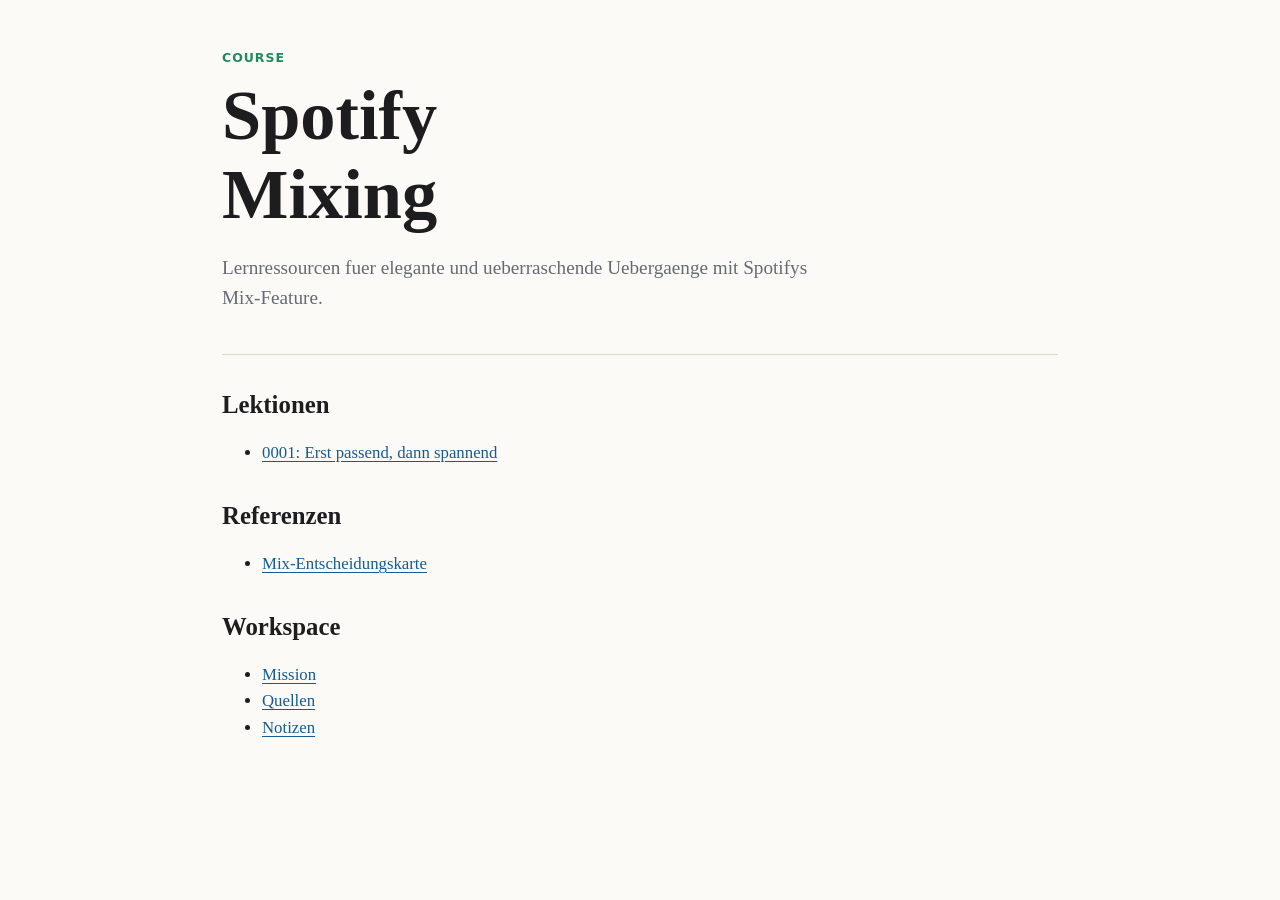
==== spotify-mixing/index.html @ 7a57bee7 "Lege Lernressourcen an" ====
<!doctype html>
<html lang="de">
  <head>
    <meta charset="utf-8">
    <meta name="viewport" content="width=device-width, initial-scale=1">
    <title>Spotify Mixing</title>
    <link rel="stylesheet" href="assets/course.css">
  </head>
  <body>
    <main>
      <header>
        <div class="eyebrow">Course</div>
        <h1>Spotify Mixing</h1>
        <p class="lede">
          Lernressourcen fuer elegante und ueberraschende Uebergaenge mit
          Spotifys Mix-Feature.
        </p>
      </header>

      <section>
        <h2>Lektionen</h2>
        <ul>
          <li><a href="lessons/0001-spotify-mix-grundmodell.html">0001: Erst passend, dann spannend</a></li>
        </ul>
      </section>

      <section>
        <h2>Referenzen</h2>
        <ul>
          <li><a href="reference/0001-spotify-mix-entscheidungskarte.html">Mix-Entscheidungskarte</a></li>
        </ul>
      </section>

      <section>
        <h2>Workspace</h2>
        <ul>
          <li><a href="MISSION.md">Mission</a></li>
          <li><a href="RESOURCES.md">Quellen</a></li>
          <li><a href="NOTES.md">Notizen</a></li>
        </ul>
      </section>
    </main>
  </body>
</html>
---- spotify-mixing/assets/course.css ----
:root {
  color-scheme: light;
  --ink: #1d1d1f;
  --muted: #666a73;
  --paper: #fbfaf7;
  --line: #ded8cc;
  --accent: #1f8a5b;
  --accent-2: #2f7bbd;
  --warn: #9a5b10;
  --soft: #f0ebe2;
  --code: #292826;
}

* {
  box-sizing: border-box;
}

body {
  margin: 0;
  background: var(--paper);
  color: var(--ink);
  font-family: ui-serif, Georgia, "Times New Roman", serif;
  line-height: 1.58;
}

main {
  max-width: 880px;
  margin: 0 auto;
  padding: 48px 22px 72px;
}

header {
  border-bottom: 1px solid var(--line);
  margin-bottom: 28px;
  padding-bottom: 22px;
}

.eyebrow {
  color: var(--accent);
  font-family: ui-sans-serif, system-ui, sans-serif;
  font-size: 0.78rem;
  font-weight: 700;
  letter-spacing: 0.08em;
  text-transform: uppercase;
}

h1,
h2,
h3 {
  line-height: 1.12;
}

h1 {
  font-size: clamp(2.15rem, 6vw, 4.4rem);
  margin: 8px 0 14px;
  max-width: 11ch;
}

h2 {
  font-size: 1.55rem;
  margin-top: 36px;
}

h3 {
  font-family: ui-sans-serif, system-ui, sans-serif;
  font-size: 1rem;
  margin-bottom: 6px;
}

p,
li {
  font-size: 1.05rem;
}

a {
  color: #155c96;
  text-decoration-thickness: 0.08em;
  text-underline-offset: 0.16em;
}

.lede {
  color: var(--muted);
  font-size: 1.2rem;
  max-width: 62ch;
}

.grid {
  display: grid;
  gap: 18px;
  grid-template-columns: repeat(auto-fit, minmax(240px, 1fr));
}

.panel,
.callout,
.exercise {
  border: 1px solid var(--line);
  border-radius: 6px;
  background: rgba(255, 255, 255, 0.58);
  padding: 18px;
}

.callout {
  border-left: 4px solid var(--accent);
}

.exercise {
  border-left: 4px solid var(--accent-2);
}

.screenshot {
  display: block;
  width: min(100%, 360px);
  margin: 18px auto;
  border-radius: 14px;
  box-shadow: 0 16px 40px rgba(0, 0, 0, 0.22);
}

.term {
  font-family: ui-sans-serif, system-ui, sans-serif;
  font-weight: 700;
}

.pill {
  display: inline-block;
  border: 1px solid var(--line);
  border-radius: 999px;
  padding: 2px 10px;
  background: var(--soft);
  font-family: ui-sans-serif, system-ui, sans-serif;
  font-size: 0.9rem;
  white-space: nowrap;
}

.meter {
  display: grid;
  gap: 10px;
  margin: 18px 0;
}

.choice-row {
  display: grid;
  gap: 10px;
  grid-template-columns: repeat(auto-fit, minmax(150px, 1fr));
}

button {
  min-height: 44px;
  border: 1px solid var(--line);
  border-radius: 6px;
  background: #fff;
  color: var(--ink);
  cursor: pointer;
  font: 700 0.94rem ui-sans-serif, system-ui, sans-serif;
}

button:hover,
button:focus {
  border-color: var(--accent-2);
  outline: 2px solid rgba(47, 123, 189, 0.18);
}

output,
.feedback {
  display: block;
  min-height: 44px;
  margin-top: 12px;
  color: var(--code);
  font-family: ui-sans-serif, system-ui, sans-serif;
}

.small {
  color: var(--muted);
  font-family: ui-sans-serif, system-ui, sans-serif;
  font-size: 0.9rem;
}

table {
  width: 100%;
  border-collapse: collapse;
  margin: 14px 0;
}

th,
td {
  border-bottom: 1px solid var(--line);
  padding: 10px 8px;
  text-align: left;
  vertical-align: top;
}

th {
  font-family: ui-sans-serif, system-ui, sans-serif;
  font-size: 0.88rem;
}

@media print {
  body {
    background: white;
  }

  main {
    max-width: none;
    padding: 24px;
  }

  button,
  .exercise {
    display: none;
  }
}
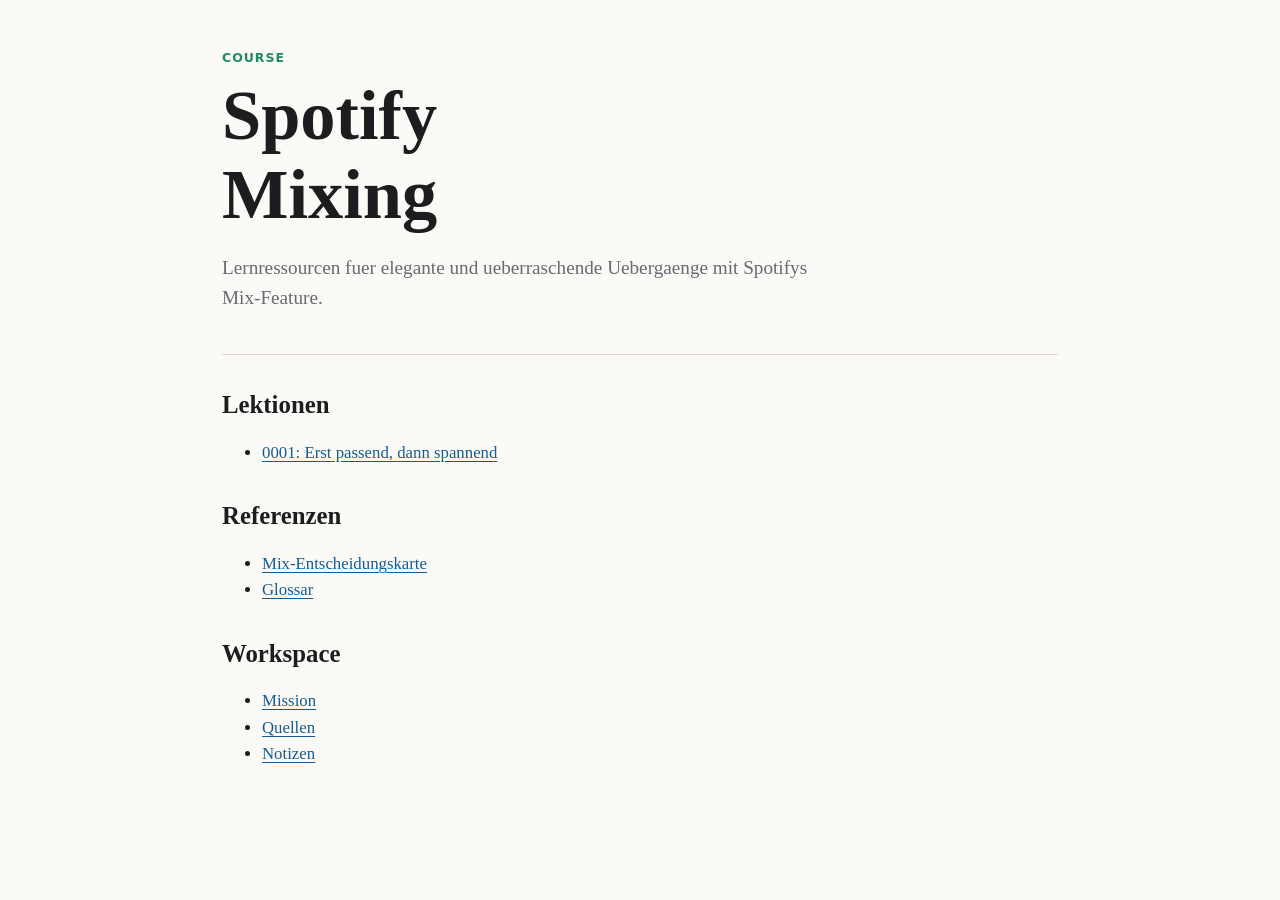
==== commit a50821da: "Ergaenze Camelot-Glossar" ====
--- a/spotify-mixing/index.html
+++ b/spotify-mixing/index.html
@@ -28,6 +28,7 @@
         <h2>Referenzen</h2>
         <ul>
           <li><a href="reference/0001-spotify-mix-entscheidungskarte.html">Mix-Entscheidungskarte</a></li>
+          <li><a href="reference/0002-glossar.html">Glossar</a></li>
         </ul>
       </section>
 
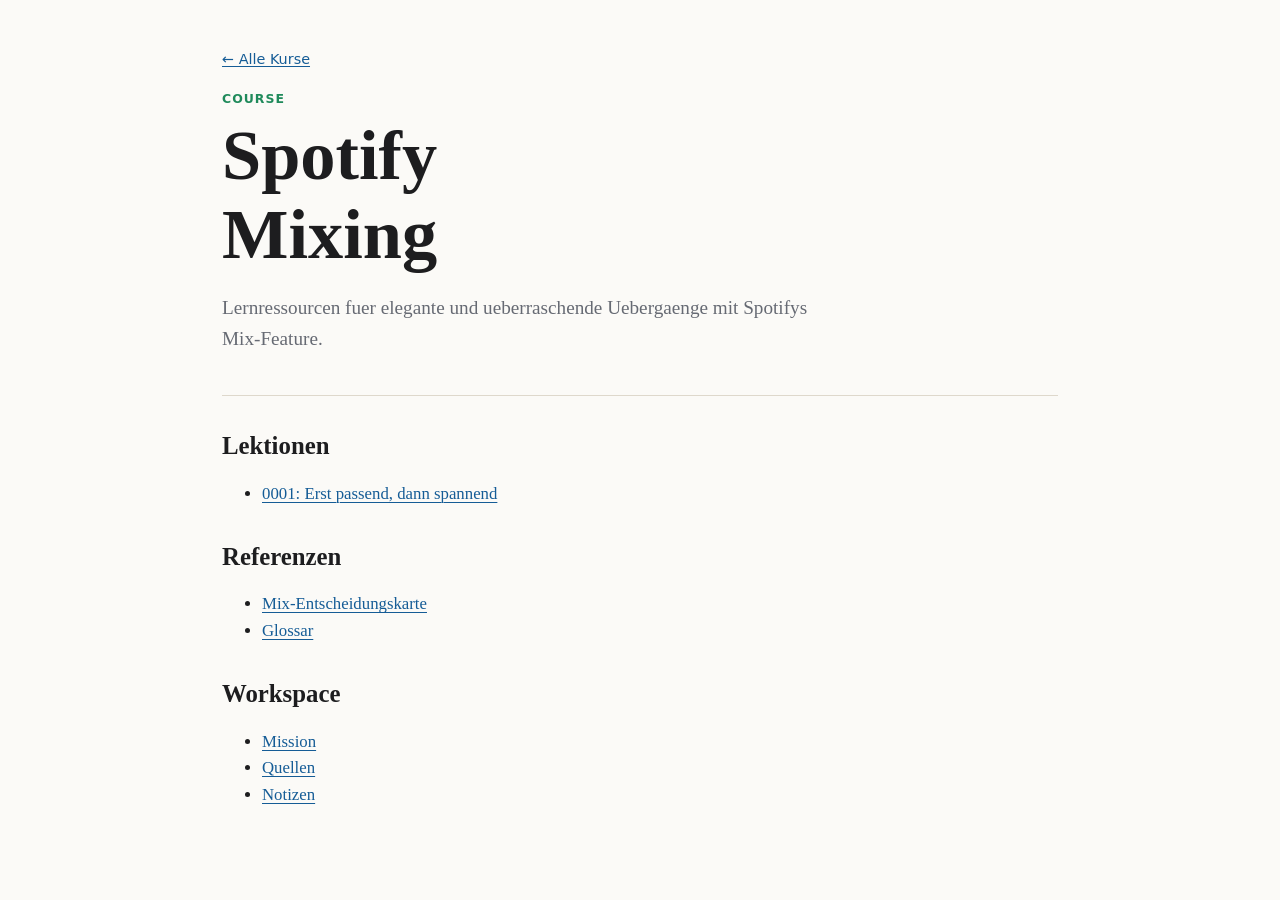
==== commit dd07de38: "Werte Trainer auf und verbessere Navigation - Mini-Trainer (Lektion 0001): farbige Richtig/Falsch-Ma" ====
--- a/spotify-mixing/index.html
+++ b/spotify-mixing/index.html
@@ -8,6 +8,7 @@
   </head>
   <body>
     <main>
+      <nav class="topnav"><a href="../index.html">&larr; Alle Kurse</a></nav>
       <header>
         <div class="eyebrow">Course</div>
         <h1>Spotify Mixing</h1>
--- a/spotify-mixing/assets/course.css
+++ b/spotify-mixing/assets/course.css
@@ -115,6 +115,27 @@
   box-shadow: 0 16px 40px rgba(0, 0, 0, 0.22);
 }
 
+.diagram {
+  display: block;
+  width: min(100%, 900px);
+  margin: 22px auto 8px;
+  border: 1px solid var(--line);
+  border-radius: 8px;
+  background: #fbfaf7;
+}
+
+figure {
+  margin: 24px 0;
+}
+
+figcaption {
+  color: var(--muted);
+  font-family: ui-sans-serif, system-ui, sans-serif;
+  font-size: 0.92rem;
+  line-height: 1.45;
+  text-align: center;
+}
+
 .term {
   font-family: ui-sans-serif, system-ui, sans-serif;
   font-weight: 700;
@@ -157,6 +178,47 @@
 button:focus {
   border-color: var(--accent-2);
   outline: 2px solid rgba(47, 123, 189, 0.18);
+}
+
+button:disabled {
+  cursor: default;
+}
+
+button:disabled:hover,
+button:disabled:focus {
+  outline: none;
+}
+
+button.correct {
+  border-color: var(--accent);
+  background: var(--soft);
+  box-shadow: inset 0 0 0 2px var(--accent);
+}
+
+button.wrong {
+  border-color: #b23b3b;
+  background: #fbecec;
+  box-shadow: inset 0 0 0 2px #b23b3b;
+}
+
+.trainer-foot {
+  display: flex;
+  flex-wrap: wrap;
+  align-items: center;
+  gap: 14px;
+  margin-top: 18px;
+  padding-top: 14px;
+  border-top: 1px solid var(--line);
+}
+
+.score {
+  font: 700 1rem ui-sans-serif, system-ui, sans-serif;
+}
+
+button.reset {
+  min-height: 40px;
+  padding: 0 16px;
+  flex: 0 0 auto;
 }
 
 output,
@@ -174,6 +236,22 @@
   font-size: 0.9rem;
 }
 
+.topnav {
+  font-family: ui-sans-serif, system-ui, sans-serif;
+  font-size: 0.9rem;
+  margin-bottom: 18px;
+}
+
+.table-wrap {
+  overflow-x: auto;
+  margin: 14px 0;
+}
+
+.table-wrap table {
+  margin: 0;
+  min-width: 480px;
+}
+
 table {
   width: 100%;
   border-collapse: collapse;
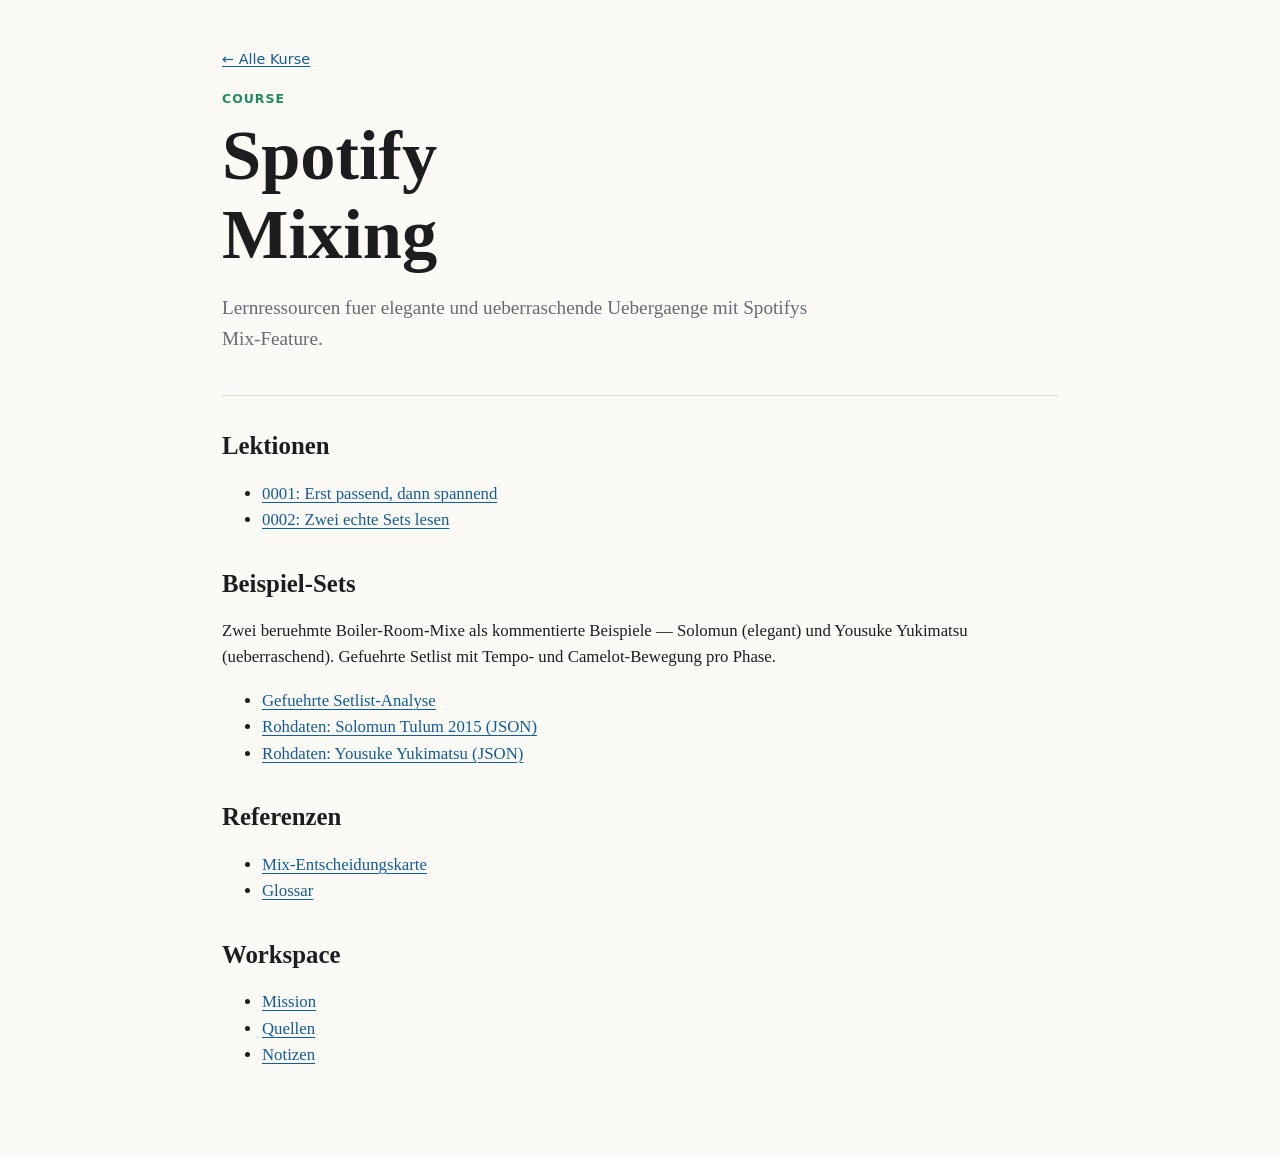
==== commit f086b771: "Ergaenze kommentierte Beispiel-Sets als Lektion 0002 - Neue Lektion 0002: gefuehrte Analyse zweier B" ====
--- a/spotify-mixing/index.html
+++ b/spotify-mixing/index.html
@@ -22,6 +22,21 @@
         <h2>Lektionen</h2>
         <ul>
           <li><a href="lessons/0001-spotify-mix-grundmodell.html">0001: Erst passend, dann spannend</a></li>
+          <li><a href="lessons/0002-beispiel-sets.html">0002: Zwei echte Sets lesen</a></li>
+        </ul>
+      </section>
+
+      <section>
+        <h2>Beispiel-Sets</h2>
+        <p>
+          Zwei beruehmte Boiler-Room-Mixe als kommentierte Beispiele &mdash;
+          Solomun (elegant) und Yousuke Yukimatsu (ueberraschend). Gefuehrte
+          Setlist mit Tempo- und Camelot-Bewegung pro Phase.
+        </p>
+        <ul>
+          <li><a href="lessons/0002-beispiel-sets.html">Gefuehrte Setlist-Analyse</a></li>
+          <li><a href="playlists/solomun-boiler-room-tulum-2015.json">Rohdaten: Solomun Tulum 2015 (JSON)</a></li>
+          <li><a href="playlists/yousuke-yukimatsu-boiler-room.json">Rohdaten: Yousuke Yukimatsu (JSON)</a></li>
         </ul>
       </section>
 
